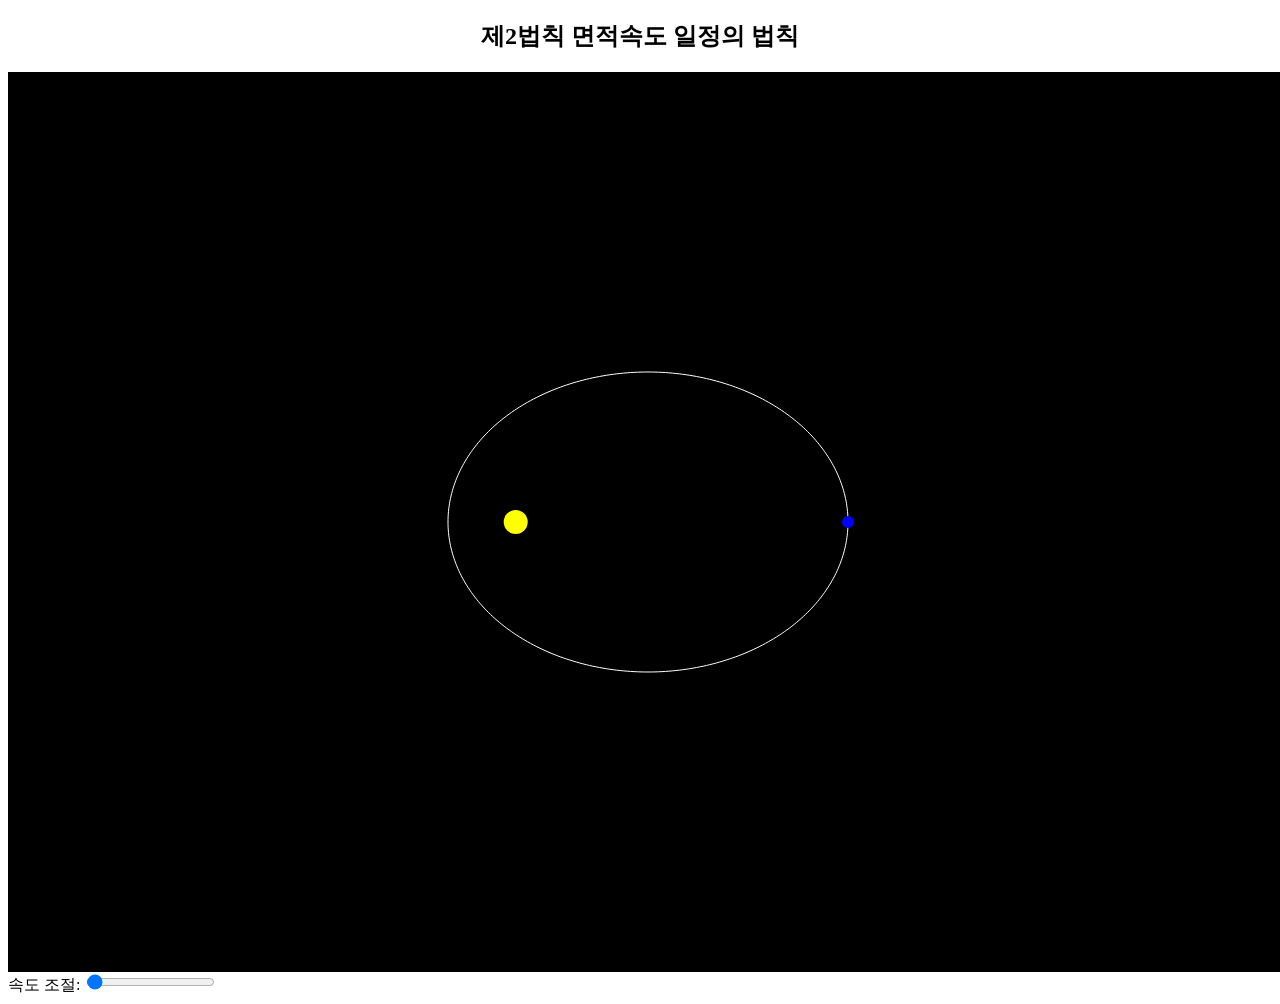
==== index.html @ cc33a6d3 "Update index.html" ====
<!DOCTYPE html>
<html lang="ko">
<head>
  <meta charset="UTF-8">
  <title>케플러 법칙 시뮬레이터</title>

  <style>
    #orbitCanvas {
      background-color: black;
      display: block;
      margin:auto
    }
  </style>
</head>

<body>
    <h2 style="text-align: center;">제2법칙 면적속도 일정의 법칙</h2>

    <canvas id="orbitCanvas" width="800" height="800"></canvas>
    <div class="speedSlider">
      <label for="orbitRange">속도 조절:</label>
      <input type="range" min="0.001" max="25" step="0.001" value="0.05" class="slider" id="orbitRange">
      <span id="orbitSpeed"></span>
    </div>

    <script>
      //캔버스 설정
      const canvas = document.getElementById('orbitCanvas');
      const ctx = canvas.getContext("2d");
      canvas.width = innerWidth;
      canvas.height = innerHeight;
      const width=canvas.width;
      const height=canvas.height;

      //타원궤도 설정+그리기
      const a=200;
      const b=150;
      const focusX = Math.sqrt(a**2 - b**2)

      //태양위치 설정+그리기
      const cx = width/2;
      const cy = height/2;
      const sunX = cx-focusX;
      const sunY=cy;

      function Sun() {
        ctx.fillStyle='yellow'; 
        ctx.beginPath();
        ctx.arc(sunX, sunY, 12, 0, 2*Math.PI);
        ctx.fill();
      }

      //행성 설정+그리기
      let angle=0;
      let Speed=0.05;

      const speedSlider = document.getElementById('orbitRange')
      const orbitSpeed = document.getElementById('orbitSpeed')

      speedSlider.addEventListener('input',() =>{
        Speed = parseFloat(speedSlider.value);
        orbitSpeed.textContent = Speed.toFixed(3);
      })

      function PlanetPosition(theta) {
        const rad = theta*Math.PI/180;
        const x = cx+a*Math.cos(rad);
        const y=cy+b*Math.sin(rad);
        return {x,y};
      }

      function PlanetOrbit() {
        ctx.strokeStyle = 'white';
        ctx.lineWidth=1;
        ctx.beginPath();
        for (let angle=0; angle <= 360; angle=angle+1){
          const {x,y} = PlanetPosition(angle);
          if (angle === 0) ctx.moveTo(x,y);
          else ctx.lineTo(x,y);
        }
        ctx.closePath();
        ctx.stroke();
      }

      function Planet(x,y) {
        ctx.fillStyle = 'blue';
        ctx.beginPath();
        ctx.arc(x, y, 6, 0, 2*Math.PI);
        ctx.fill();
      }

      //면적속도일정
      function gettingSpeed(theta) {
        const e = focusX/a;
        const rad = theta*Math.PI/180+Math.PI;
        const distance = a*(1-e*e)/(1+e*Math.cos(rad));
        return Speed*(1/distance);
      }


      //애니메이션
      function animate() {
        ctx.clearRect(0, 0, width, height);
        PlanetOrbit();
        Sun();

        const {x, y} = PlanetPosition(angle);
        Planet(x,y);

        angle += gettingSpeed(angle);
          if (angle > 360) angle -= 360;
        requestAnimationFrame(animate);
      }
      animate();

    </script>

</body>
</html>
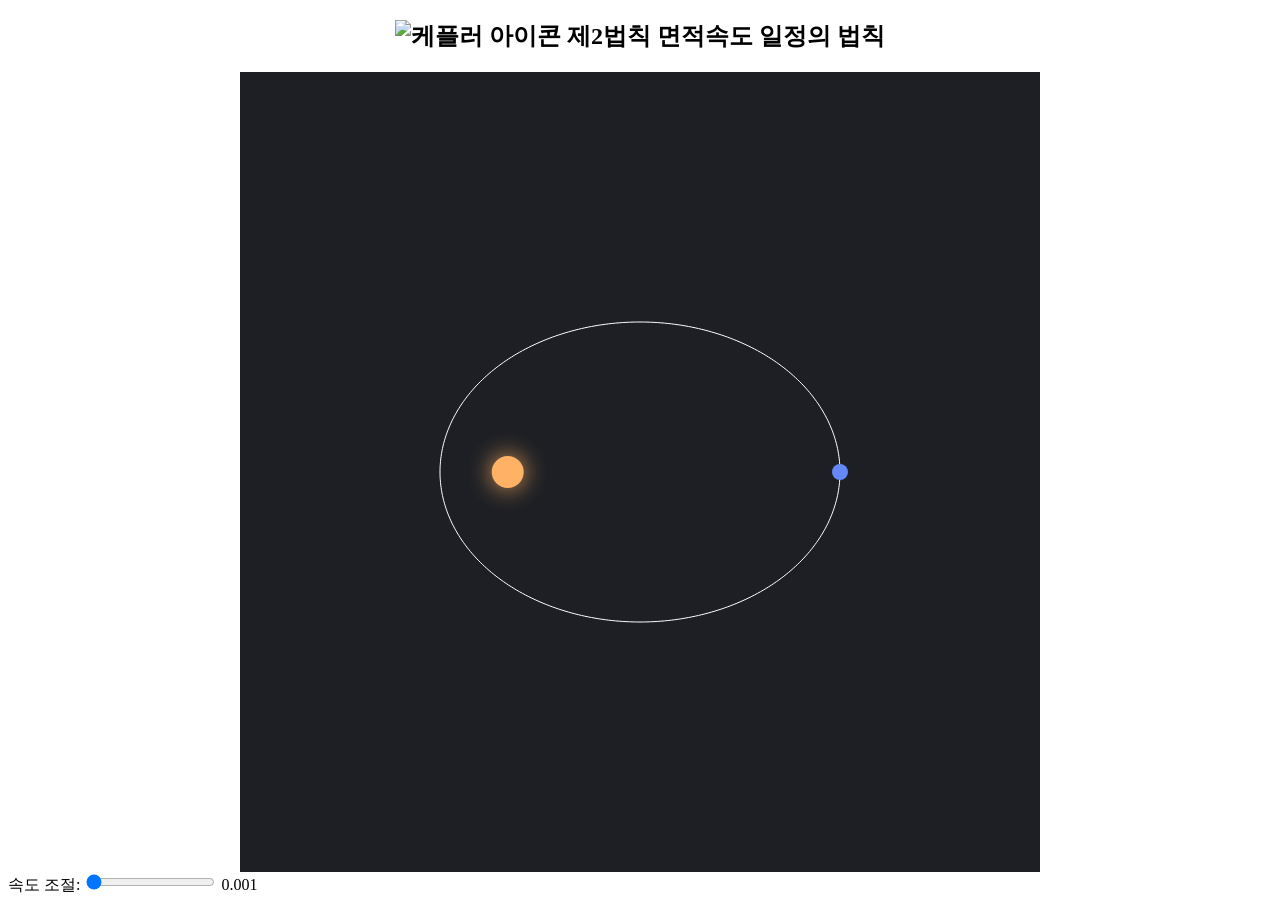
==== commit e19e14fc: "Update index.html" ====
--- a/index.html
+++ b/index.html
@@ -3,23 +3,33 @@
 <head>
   <meta charset="UTF-8">
   <title>케플러 법칙 시뮬레이터</title>
+  <link rel="stylesheet" href="myrorbit.css">
+
 
   <style>
     #orbitCanvas {
-      background-color: black;
+      background-color: #1d1f24;
       display: block;
-      margin:auto
+      margin: auto
     }
   </style>
 </head>
 
 <body>
-    <h2 style="text-align: center;">제2법칙 면적속도 일정의 법칙</h2>
+  <header id="top">
+    <div class="container">
+      <h2 style="text-align: center;" class="title">
+      <img src="kepler-icon.jpg" alt="케플러 아이콘" class="icon" />
+      제2법칙 면적속도 일정의 법칙
+    </h2>
+    </div>
+  </header>
+  
 
     <canvas id="orbitCanvas" width="800" height="800"></canvas>
     <div class="speedSlider">
       <label for="orbitRange">속도 조절:</label>
-      <input type="range" min="0.001" max="25" step="0.001" value="0.05" class="slider" id="orbitRange">
+      <input type="range" min="0.001" max="100" step="0.001" value="0.001" class="slider" id="orbitRange">
       <span id="orbitSpeed"></span>
     </div>
 
@@ -27,8 +37,6 @@
       //캔버스 설정
       const canvas = document.getElementById('orbitCanvas');
       const ctx = canvas.getContext("2d");
-      canvas.width = innerWidth;
-      canvas.height = innerHeight;
       const width=canvas.width;
       const height=canvas.height;
 
@@ -44,18 +52,24 @@
       const sunY=cy;
 
       function Sun() {
-        ctx.fillStyle='yellow'; 
+        ctx.save();
+        ctx.shadowColor = "rgba(255, 178, 102, 0.9)";
+        ctx.shadowBlur = 25;
+        ctx.fillStyle = "#ffb266";
         ctx.beginPath();
-        ctx.arc(sunX, sunY, 12, 0, 2*Math.PI);
+        ctx.arc(sunX, sunY, 16, 0, 2 * Math.PI);
         ctx.fill();
+        ctx.restore();
       }
 
       //행성 설정+그리기
       let angle=0;
-      let Speed=0.05;
+      let Speed=0.001;
 
       const speedSlider = document.getElementById('orbitRange')
       const orbitSpeed = document.getElementById('orbitSpeed')
+
+      orbitSpeed.textContent = Speed.toFixed(3);
 
       speedSlider.addEventListener('input',() =>{
         Speed = parseFloat(speedSlider.value);
@@ -83,9 +97,9 @@
       }
 
       function Planet(x,y) {
-        ctx.fillStyle = 'blue';
+        ctx.fillStyle = '#6489fa';
         ctx.beginPath();
-        ctx.arc(x, y, 6, 0, 2*Math.PI);
+        ctx.arc(x, y, 8, 0, 3*Math.PI);
         ctx.fill();
       }
 
@@ -113,6 +127,9 @@
       }
       animate();
 
+      //면적속도 일정법칙 구현
+
+
     </script>
 
 </body>
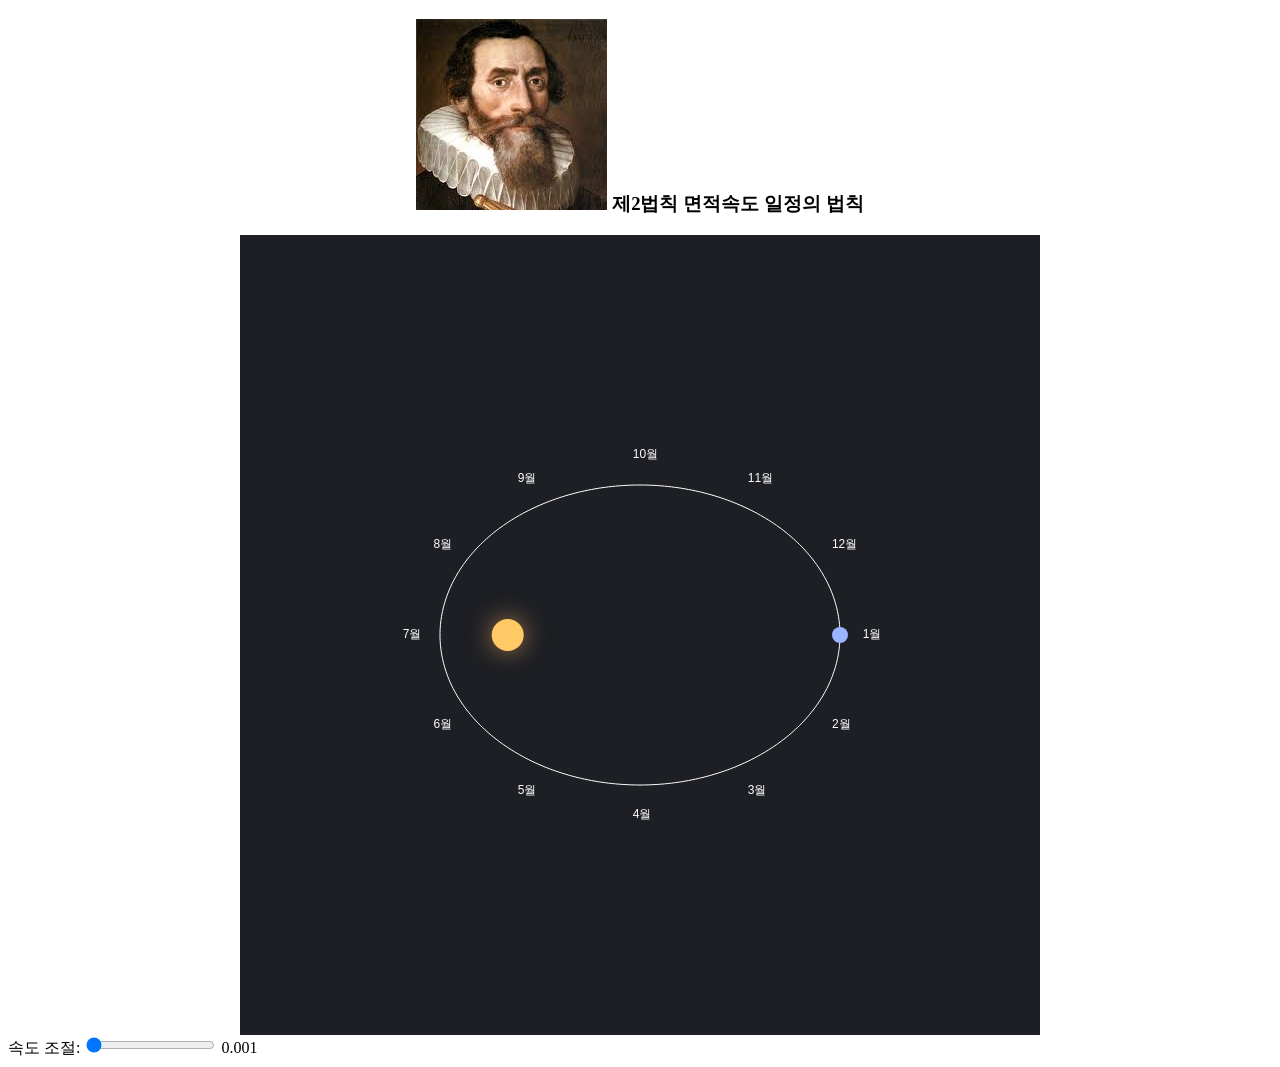
==== commit 94e675f7: "Update index.html" ====
--- a/index.html
+++ b/index.html
@@ -3,8 +3,8 @@
 <head>
   <meta charset="UTF-8">
   <title>케플러 법칙 시뮬레이터</title>
-  <link rel="stylesheet" href="myrorbit.css">
-
+  <link rel="stylesheet" href="style.css">
+  <link rel="icon" href="kepler-icon.jpg" type="image/png" />
 
   <style>
     #orbitCanvas {
@@ -18,10 +18,10 @@
 <body>
   <header id="top">
     <div class="container">
-      <h2 style="text-align: center;" class="title">
+      <h3 style="text-align: center;" class="title">
       <img src="kepler-icon.jpg" alt="케플러 아이콘" class="icon" />
       제2법칙 면적속도 일정의 법칙
-    </h2>
+    </h3>
     </div>
   </header>
   
@@ -34,42 +34,43 @@
     </div>
 
     <script>
-      //캔버스 설정
+      // 캔버스 설정
       const canvas = document.getElementById('orbitCanvas');
       const ctx = canvas.getContext("2d");
       const width=canvas.width;
       const height=canvas.height;
 
-      //타원궤도 설정+그리기
+      // 타원궤도 설정+그리기
       const a=200;
       const b=150;
       const focusX = Math.sqrt(a**2 - b**2)
 
-      //태양위치 설정+그리기
+      // 태양위치 설정+그리기
       const cx = width/2;
       const cy = height/2;
       const sunX = cx-focusX;
-      const sunY=cy;
+      const sunY=cy;    
 
       function Sun() {
         ctx.save();
-        ctx.shadowColor = "rgba(255, 178, 102, 0.9)";
+        ctx.shadowColor = "rgba(255, 178, 102, 0.6)";
         ctx.shadowBlur = 25;
-        ctx.fillStyle = "#ffb266";
+        ctx.fillStyle = "#FFC966FF";
         ctx.beginPath();
         ctx.arc(sunX, sunY, 16, 0, 2 * Math.PI);
         ctx.fill();
         ctx.restore();
       }
 
-      //행성 설정+그리기
+      // 행성 설정+그리기
       let angle=0;
       let Speed=0.001;
+      let theta=0;
 
       const speedSlider = document.getElementById('orbitRange')
       const orbitSpeed = document.getElementById('orbitSpeed')
 
-      orbitSpeed.textContent = Speed.toFixed(3);
+      orbitSpeed.textContent = Speed.toFixed(3); //초기 속도 표시
 
       speedSlider.addEventListener('input',() =>{
         Speed = parseFloat(speedSlider.value);
@@ -96,14 +97,29 @@
         ctx.stroke();
       }
 
+      function Month() {
+        const months = ['1월', '2월', '3월', '4월', '5월', '6월', '7월', '8월', '9월', '10월', '11월', '12월'];
+        const offset = 30;
+        ctx.font = '12px sans-serif';
+        ctx.fillStyle='white';
+        ctx.textBaseline='middle';
+
+        for (let i=0; i<12; i=i+1) {
+          const angle=(i/12)*2*Math.PI;
+          const labelX=(sunX+125)+(a+offset)*Math.cos(angle);
+          const labelY=sunY+(b+offset)*Math.sin(angle);
+          ctx.fillText(months[i], labelX, labelY)
+        }
+      }
+
       function Planet(x,y) {
-        ctx.fillStyle = '#6489fa';
+        ctx.fillStyle = '#9BB4FFFF';
         ctx.beginPath();
         ctx.arc(x, y, 8, 0, 3*Math.PI);
         ctx.fill();
       }
 
-      //면적속도일정
+      // 거리 기반 속도 설정
       function gettingSpeed(theta) {
         const e = focusX/a;
         const rad = theta*Math.PI/180+Math.PI;
@@ -111,12 +127,16 @@
         return Speed*(1/distance);
       }
 
+      // 면적 - 삼각형 형태
+      
+
 
       //애니메이션
       function animate() {
         ctx.clearRect(0, 0, width, height);
         PlanetOrbit();
         Sun();
+        Month();
 
         const {x, y} = PlanetPosition(angle);
         Planet(x,y);
@@ -126,10 +146,6 @@
         requestAnimationFrame(animate);
       }
       animate();
-
-      //면적속도 일정법칙 구현
-
-
     </script>
 
 </body>
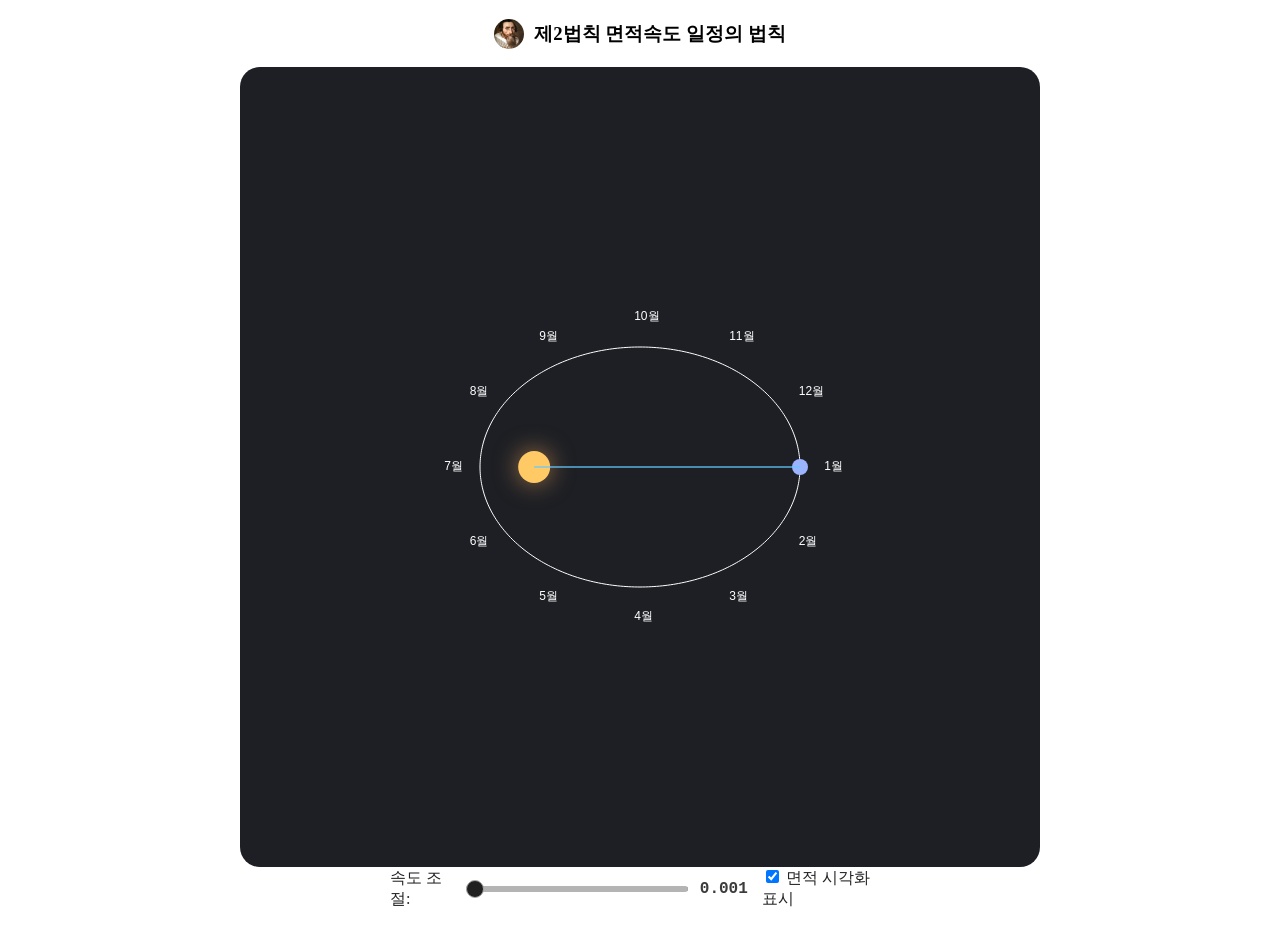
==== commit a72ca792: "Update index.html" ====
--- a/index.html
+++ b/index.html
@@ -29,9 +29,13 @@
     <canvas id="orbitCanvas" width="800" height="800"></canvas>
     <div class="speedSlider">
       <label for="orbitRange">속도 조절:</label>
-      <input type="range" min="0.001" max="100" step="0.001" value="0.001" class="slider" id="orbitRange">
+      <input type="range" min="0.001" max="200" step="0.001" value="0.001" class="slider" id="orbitRange">
       <span id="orbitSpeed"></span>
-    </div>
+      <br><br>
+      <label>
+        <input type="checkbox" id="areaToggle" checked>
+        면적 시각화 표시
+      </label>
 
     <script>
       // 캔버스 설정
@@ -41,8 +45,8 @@
       const height=canvas.height;
 
       // 타원궤도 설정+그리기
-      const a=200;
-      const b=150;
+      const a=160;
+      const b=120;
       const focusX = Math.sqrt(a**2 - b**2)
 
       // 태양위치 설정+그리기
@@ -97,6 +101,14 @@
         ctx.stroke();
       }
 
+      function Planet(x,y) {
+        ctx.fillStyle = '#9BB4FFFF';
+        ctx.beginPath();
+        ctx.arc(x, y, 8, 0, 3*Math.PI);
+        ctx.fill();
+      }
+
+      // 시간 기준 추가(간격 수정 필요함)
       function Month() {
         const months = ['1월', '2월', '3월', '4월', '5월', '6월', '7월', '8월', '9월', '10월', '11월', '12월'];
         const offset = 30;
@@ -106,17 +118,10 @@
 
         for (let i=0; i<12; i=i+1) {
           const angle=(i/12)*2*Math.PI;
-          const labelX=(sunX+125)+(a+offset)*Math.cos(angle);
+          const labelX=(sunX+100)+(a+offset)*Math.cos(angle);
           const labelY=sunY+(b+offset)*Math.sin(angle);
           ctx.fillText(months[i], labelX, labelY)
         }
-      }
-
-      function Planet(x,y) {
-        ctx.fillStyle = '#9BB4FFFF';
-        ctx.beginPath();
-        ctx.arc(x, y, 8, 0, 3*Math.PI);
-        ctx.fill();
       }
 
       // 거리 기반 속도 설정
@@ -128,24 +133,51 @@
       }
 
       // 면적 - 삼각형 형태
-      
+    const areaPoints = [];
+   
+    function drawAreaTriangle(p1, p2) {
+      ctx.fillStyle = 'rgba(100, 200, 255, 0.2)';
+      ctx.strokeStyle = 'rgba(100, 200, 255, 0.8)';
+      ctx.beginPath();
+      ctx.moveTo(sunX, sunY);  // 태양
+      ctx.lineTo(p1.x, p1.y);  // 이전 위치
+      ctx.lineTo(p2.x, p2.y);  // 현재 위치
+      ctx.closePath();
+      ctx.fill();
+      ctx.stroke();
+    }      
 
+    let tick = 0;
+    const areaInterval = 3; // 면적 기록 주기 (프레임 간격)
 
-      //애니메이션
-      function animate() {
-        ctx.clearRect(0, 0, width, height);
-        PlanetOrbit();
-        Sun();
-        Month();
+    //애니메이션
+    function animate() {
+      ctx.clearRect(0, 0, width, height); //화면 초기화
 
-        const {x, y} = PlanetPosition(angle);
-        Planet(x,y);
+      PlanetOrbit();
+      Sun();
+      Month();
 
-        angle += gettingSpeed(angle);
-          if (angle > 360) angle -= 360;
-        requestAnimationFrame(animate);
+      const {x, y} = PlanetPosition(angle); // 행성 그리기
+      Planet(x,y);
+
+      if (tick % areaInterval === 0) { // 나눠서 0되는 3배수의 프레임마다 값 저장
+        areaPoints.push({ x, y });
+        if (areaPoints.length > 2) areaPoints.shift(); // 2개까지만 유지
       }
-      animate();
+
+      if (areaToggle.checked && areaPoints.length === 2) {
+        drawAreaTriangle(areaPoints[0], areaPoints[1]);
+      }
+
+      angle += gettingSpeed(angle);
+        if (angle > 360) angle -= 360;
+
+      tick=tick+1;
+      requestAnimationFrame(animate);
+    }
+    
+    animate();
     </script>
 
 </body>
--- a/style.css
+++ b/style.css
@@ -0,0 +1,134 @@
+
+
+/* 상단 바 고정 */
+#topbar {
+  position: fixed;
+  top: 0;
+  left: 0;
+  width: 100%;
+  background-color: #000;
+  border-bottom: 1px solid #444;
+  padding: 12px 0;
+  z-index: 1000;
+  box-shadow: 0 2px 6px rgba(100, 100, 100, 0.5); /* 회색 그림자 */
+}
+
+.icon {
+    width: 30px;
+    height: 30px;
+    border-radius: 50%;
+    object-fit: cover;
+}
+
+.title {
+    display: flex;
+    align-items: center;
+    justify-content: center;
+    gap: 10px;
+    margin: 4;
+}
+
+/* 내부 컨테이너 (가운데 정렬 + 너비 제한) */
+#topbar .container {
+  max-width: 900px;
+  margin: 0 auto;
+  padding: 0 20px;
+}
+
+/* 제목 + 아이콘 정렬 */
+#topbar h2 {
+  margin: 0;
+  font-weight: 600;
+  font-size: 1.8rem;
+  display: flex;
+  align-items: center;
+  gap: 12px;
+  user-select: none;
+}
+
+/* 아이콘 크기 및 스타일 */
+#topbar .icon {
+  width: 15px;
+  height: 15px;
+  object-fit: contain;
+}
+
+/* 속도 숫자 표시 */
+#orbitSpeed {
+  font-family: 'Courier New', monospace;
+  font-weight: 600;
+  color: #3c3c3c;
+  min-width: 40px;
+  text-align: left;
+}
+
+#orbitCanvas {
+    background-color: #000;
+    border-radius: 20px;
+    margin: 10;
+}
+
+
+/* 속도 조절 컨테이너 */
+.speedSlider {
+  width: 500px;
+  margin: 0 auto 40px auto;
+  font-size: 1rem;
+  color: #232323; /* 글씨 색깔 */
+  display: flex;
+  align-items: center;
+  justify-content: center;
+  gap: 10px;
+}
+
+/* 라벨 */
+.speedSlider label {
+  font-weight: 500;
+}
+
+/* 흑백 슬라이더 */
+input[type="range"].slider {
+  -webkit-appearance: none;
+  width: 50%;
+  height: 4px;
+  background: #000000;
+  border-radius: 6px;
+  cursor: pointer;
+  outline: none;
+  transition: background 0.3s ease;
+}
+
+/*슬라이더 배경선?*/
+input[type="range"].slider::-webkit-slider-runnable-track {
+  height: 6px;
+  background: #b4b4b4;
+  border-radius: 6px;
+}
+
+input[type="range"].slider::-webkit-slider-thumb {
+  -webkit-appearance: none;
+  appearance: none;
+  width: 18px;
+  height: 18px;
+  background: #202020;
+  border-radius: 50%;
+  border: 1.5px solid #aaa;
+  margin-top: -6px;
+  cursor: pointer;
+  transition: background 0.2s ease, border-color 0.2s ease;
+}
+
+input[type="range"].slider::-webkit-slider-thumb:hover {
+  background: #000000;
+  border-color: #ddd;
+}
+
+input[type="range"].slider::-moz-range-thumb {
+  width: 18px;
+  height: 18px;
+  background: #333;
+  border-radius: 50%;
+  border: 1.5px solid #292929;
+  cursor: pointer;
+  transition: background 0.2s ease, border-color 0.2s ease;
+}
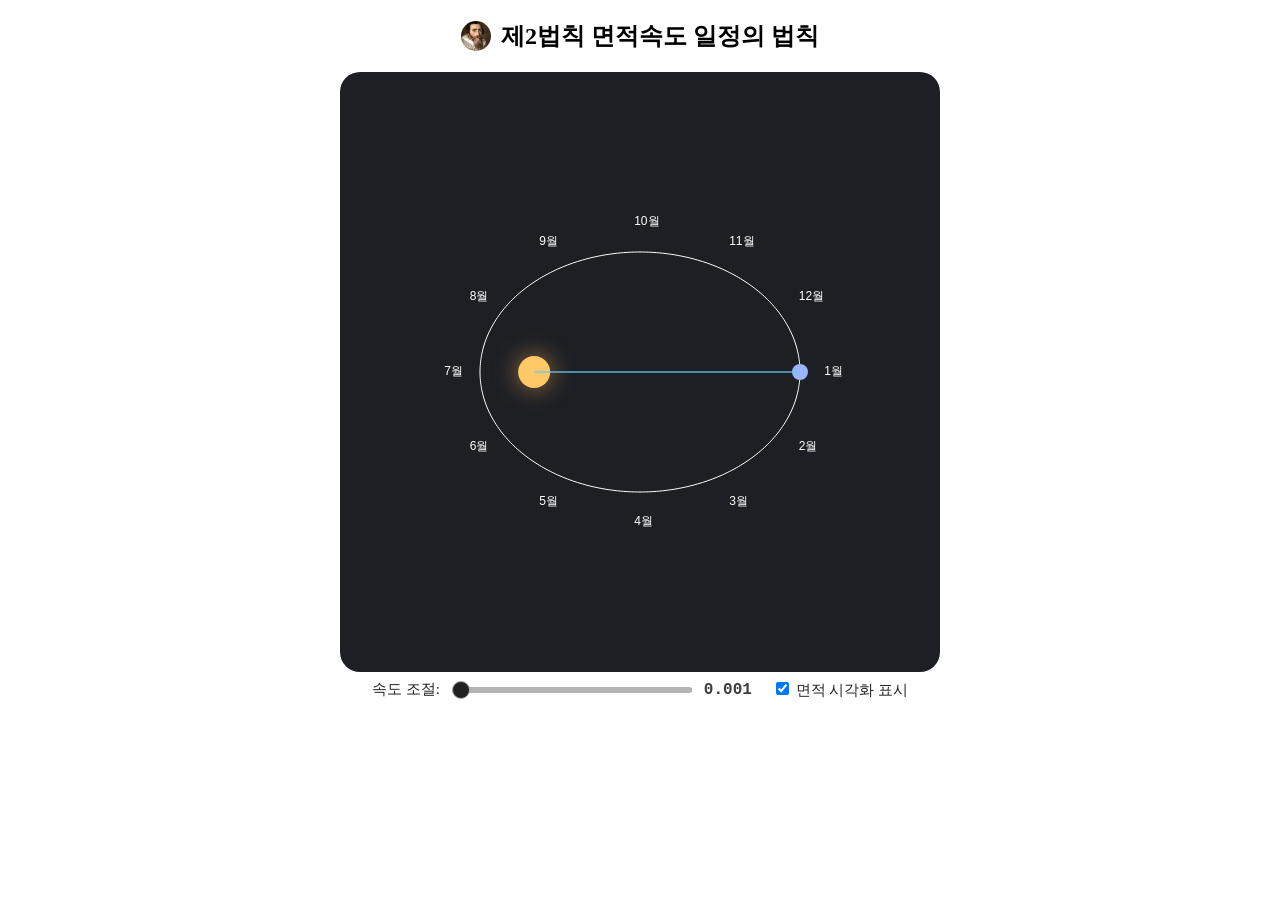
==== commit ebfa91e0: "Update index.html" ====
--- a/index.html
+++ b/index.html
@@ -18,15 +18,15 @@
 <body>
   <header id="top">
     <div class="container">
-      <h3 style="text-align: center;" class="title">
+      <h2 style="text-align: center;" class="title">
       <img src="kepler-icon.jpg" alt="케플러 아이콘" class="icon" />
       제2법칙 면적속도 일정의 법칙
-    </h3>
+    </h2>
     </div>
   </header>
   
 
-    <canvas id="orbitCanvas" width="800" height="800"></canvas>
+    <canvas id="orbitCanvas" width="600" height="600"></canvas>
     <div class="speedSlider">
       <label for="orbitRange">속도 조절:</label>
       <input type="range" min="0.001" max="200" step="0.001" value="0.001" class="slider" id="orbitRange">
--- a/style.css
+++ b/style.css
@@ -1,12 +1,10 @@
-
-
 /* 상단 바 고정 */
 #topbar {
   position: fixed;
   top: 0;
   left: 0;
   width: 100%;
-  background-color: #000;
+  background-color: #1d1f24;
   border-bottom: 1px solid #444;
   padding: 12px 0;
   z-index: 1000;
@@ -59,7 +57,7 @@
   font-weight: 600;
   color: #3c3c3c;
   min-width: 40px;
-  text-align: left;
+  text-align: right;
 }
 
 #orbitCanvas {
@@ -71,10 +69,9 @@
 
 /* 속도 조절 컨테이너 */
 .speedSlider {
-  width: 500px;
-  margin: 0 auto 40px auto;
-  font-size: 1rem;
-  color: #232323; /* 글씨 색깔 */
+  width: 600px;
+  margin: 0 auto 60px auto;
+  margin-top: auto;
   display: flex;
   align-items: center;
   justify-content: center;
@@ -84,18 +81,19 @@
 /* 라벨 */
 .speedSlider label {
   font-weight: 500;
+  font-size: 15px;
+  color: #232323; /* 글씨 색깔 */
 }
 
 /* 흑백 슬라이더 */
 input[type="range"].slider {
-  -webkit-appearance: none;
-  width: 50%;
+  appearance: none;     
+  width: 40%;
   height: 4px;
   background: #000000;
-  border-radius: 6px;
+  border-radius: 4px;
   cursor: pointer;
   outline: none;
-  transition: background 0.3s ease;
 }
 
 /*슬라이더 배경선?*/
@@ -130,5 +128,4 @@
   border-radius: 50%;
   border: 1.5px solid #292929;
   cursor: pointer;
-  transition: background 0.2s ease, border-color 0.2s ease;
 }
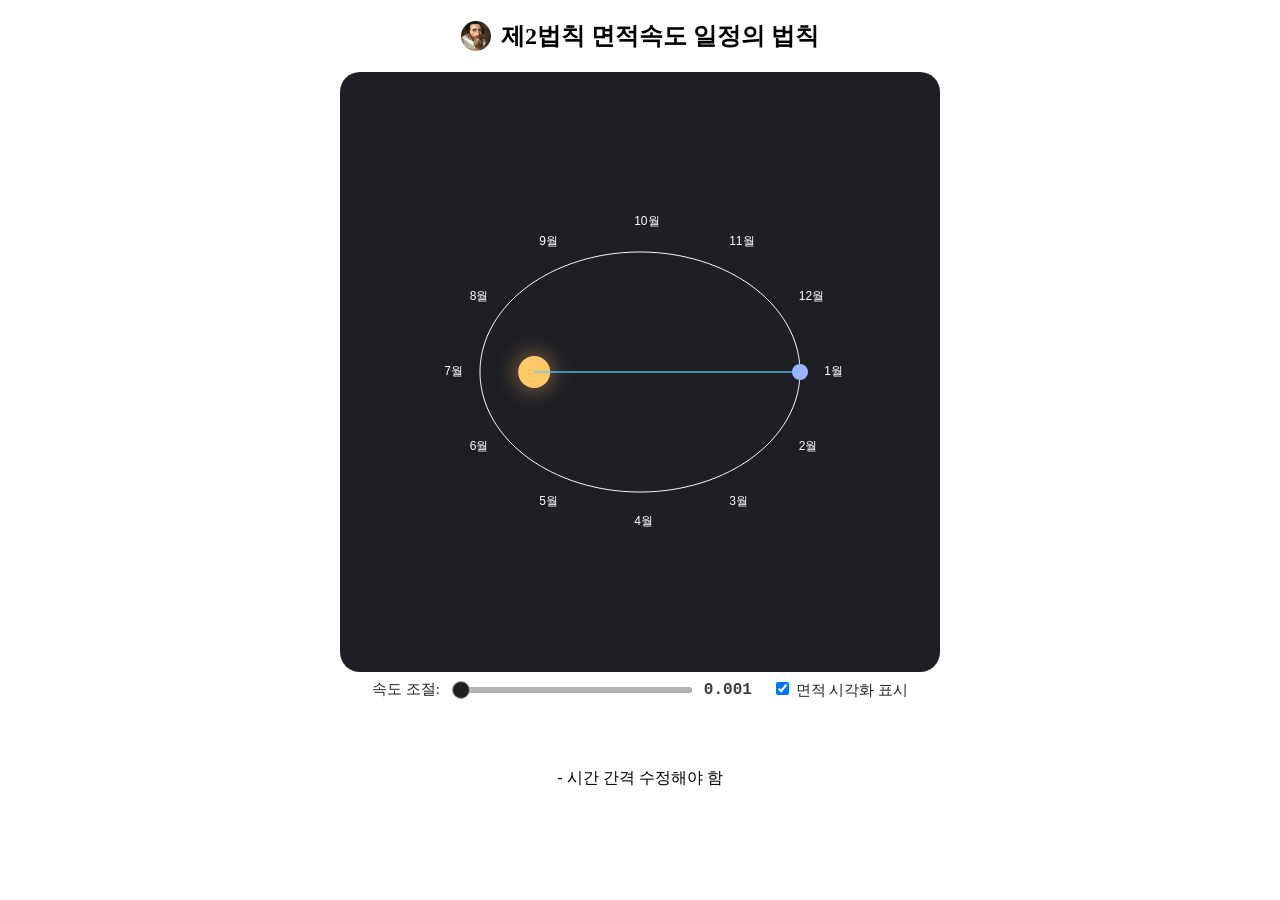
==== commit 5a6a2672: "Update index.html" ====
--- a/index.html
+++ b/index.html
@@ -36,6 +36,10 @@
         <input type="checkbox" id="areaToggle" checked>
         면적 시각화 표시
       </label>
+      </div>
+      <p style="text-align: center;">
+        - 시간 간격 수정해야 함
+      </p>
 
     <script>
       // 캔버스 설정
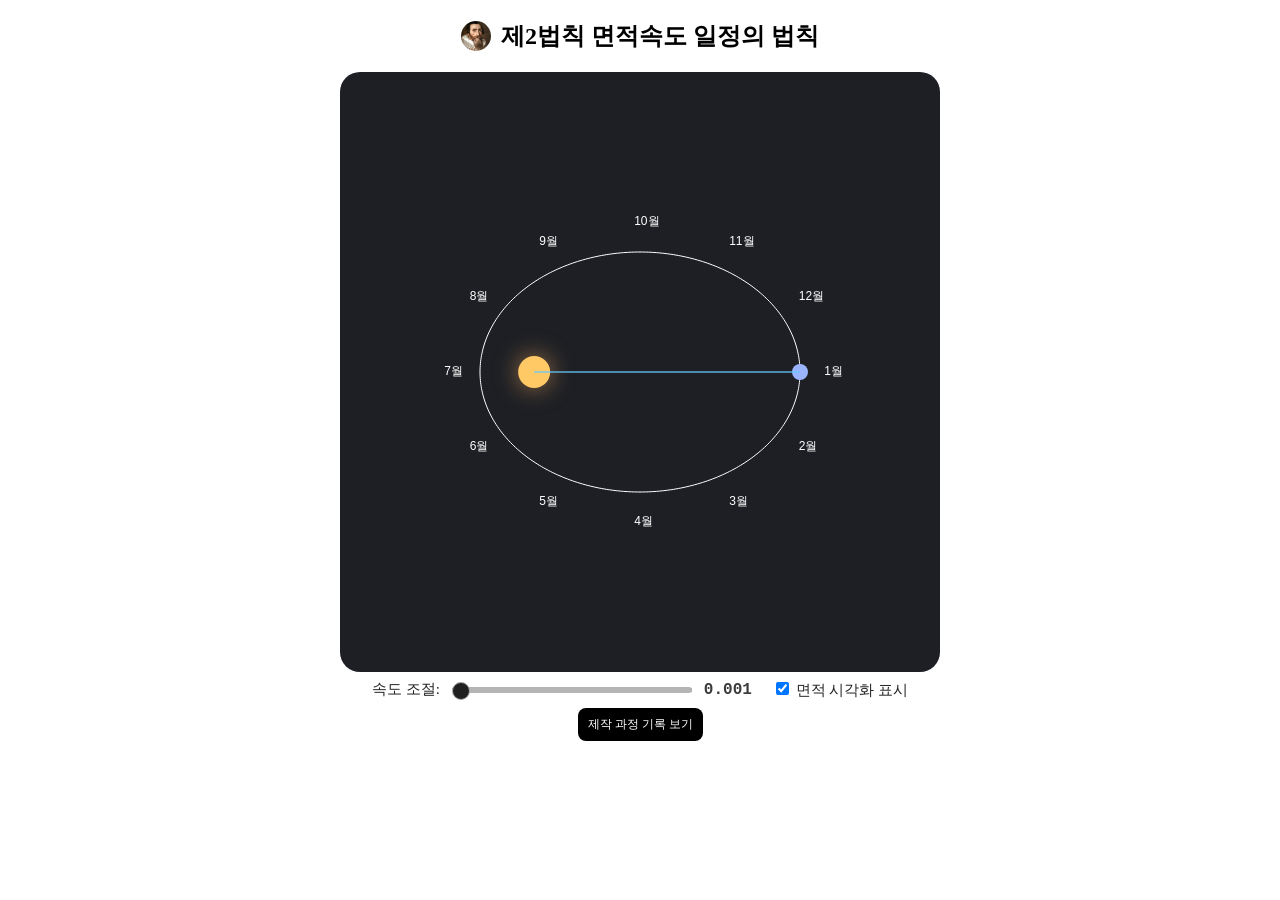
==== commit 9b8e9038: "Update index.html" ====
--- a/index.html
+++ b/index.html
@@ -37,9 +37,24 @@
         면적 시각화 표시
       </label>
       </div>
-      <p style="text-align: center;">
-        - 시간 간격 수정해야 함
-      </p>
+
+      <div style="
+  display: flex;
+  justify-content: center;
+  align-items: center;
+">
+  <a href="https://blog.naver.com/estherch1217/223939761962" target="_blank" style="
+    padding: 8px 10px;
+    background-color: #000000;
+    color: white;
+    text-decoration: none;
+    border-radius: 8px;
+    font-size: 12px;
+  ">
+제작 과정 기록 보기
+ </a>
+</div>
+
 
     <script>
       // 캔버스 설정
--- a/style.css
+++ b/style.css
@@ -70,7 +70,7 @@
 /* 속도 조절 컨테이너 */
 .speedSlider {
   width: 600px;
-  margin: 0 auto 60px auto;
+  margin: auto;
   margin-top: auto;
   display: flex;
   align-items: center;
@@ -111,9 +111,8 @@
   background: #202020;
   border-radius: 50%;
   border: 1.5px solid #aaa;
-  margin-top: -6px;
+  margin-top: -5px;
   cursor: pointer;
-  transition: background 0.2s ease, border-color 0.2s ease;
 }
 
 input[type="range"].slider::-webkit-slider-thumb:hover {
@@ -129,3 +128,9 @@
   border: 1.5px solid #292929;
   cursor: pointer;
 }
+
+p {
+  font-size: small;
+  color: crimson;
+  font-weight: 600;
+}
